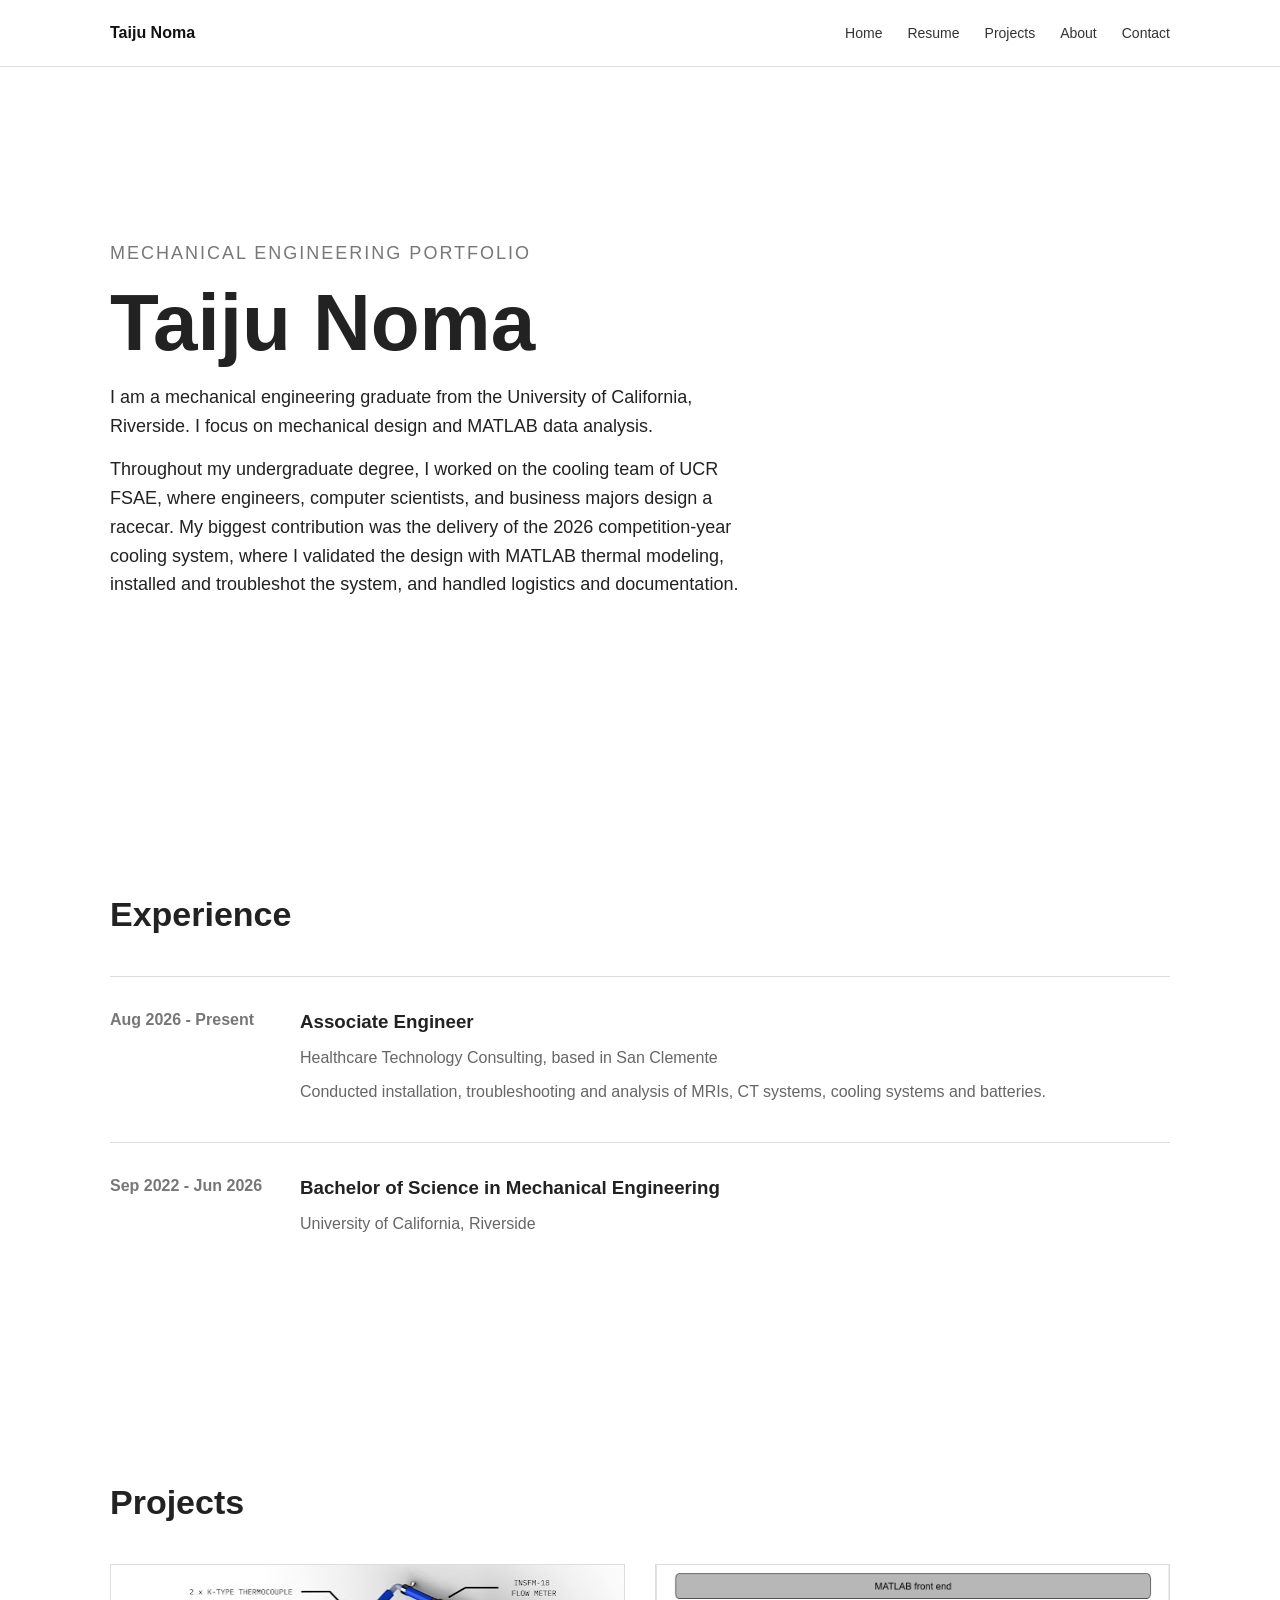
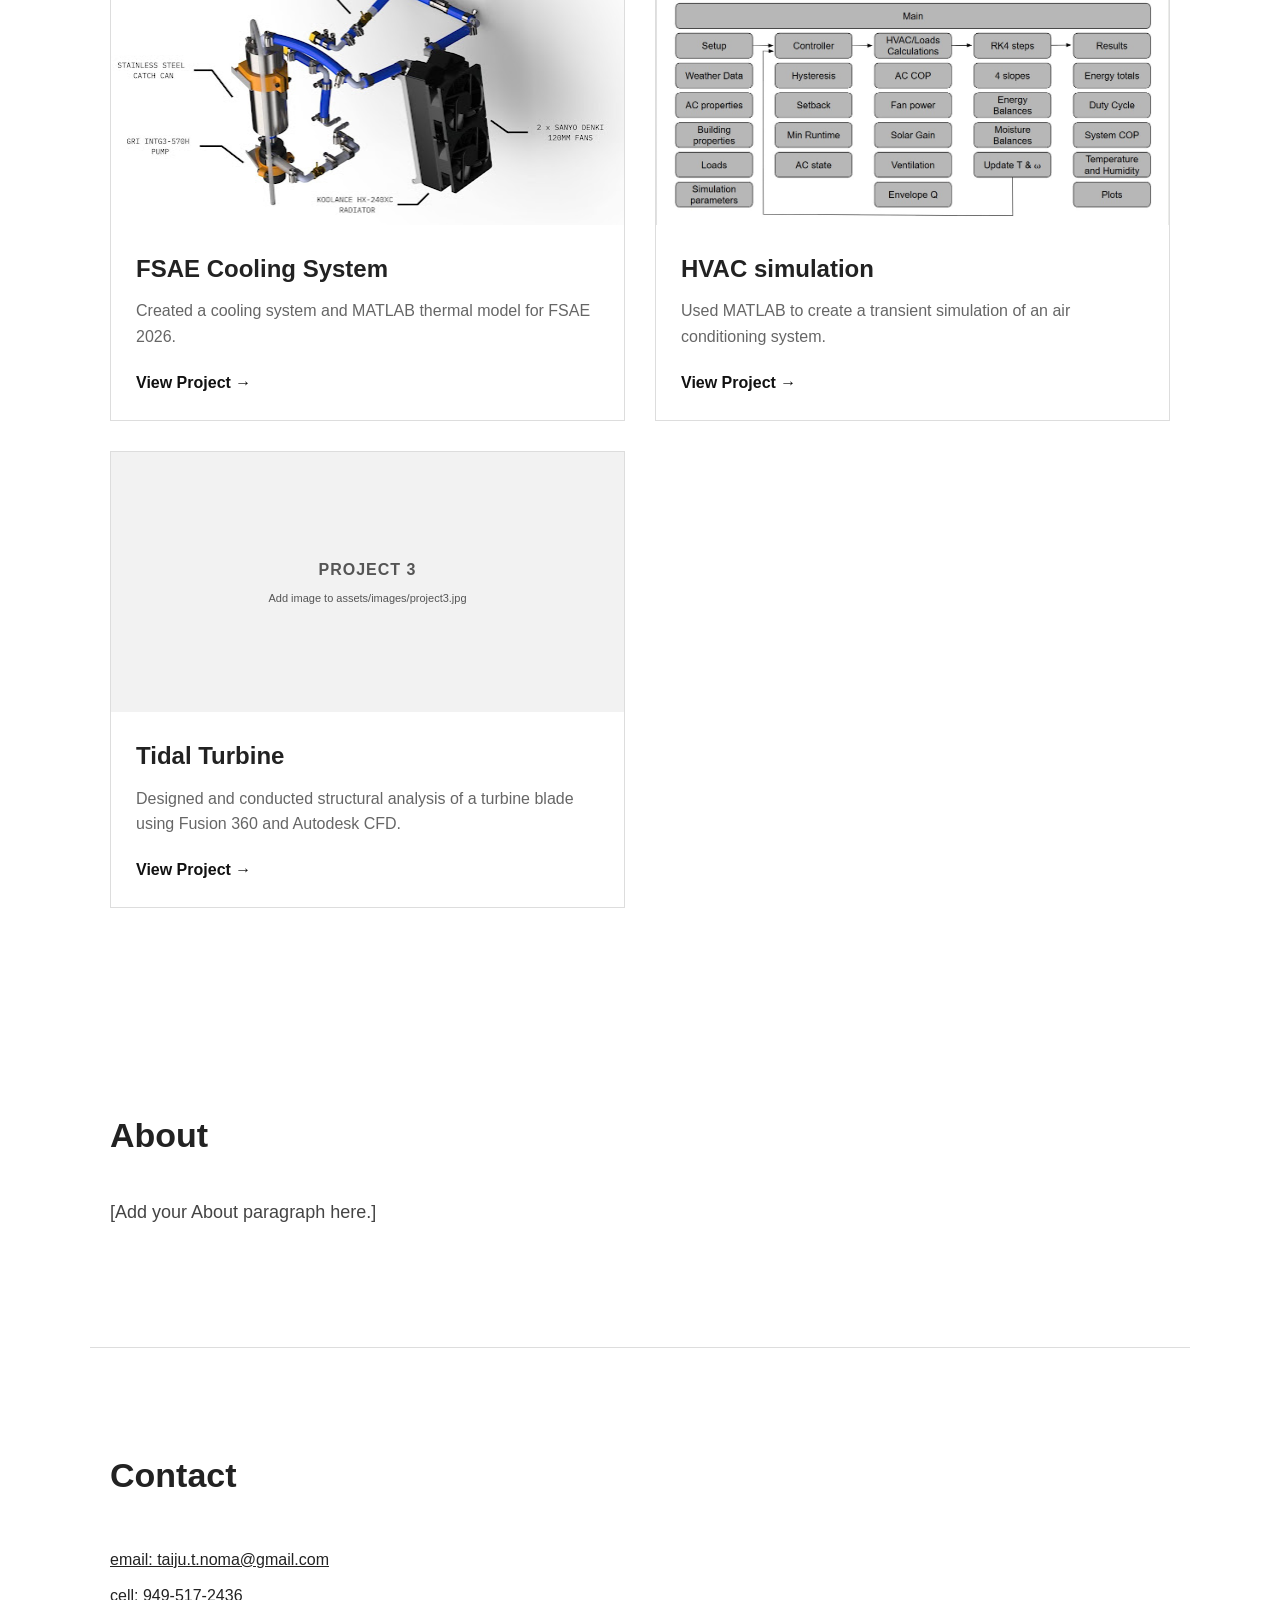
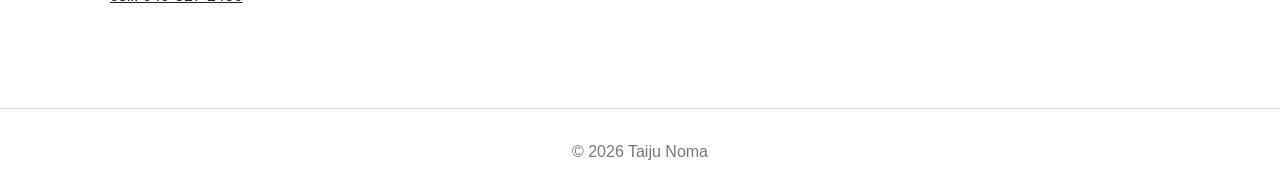
==== index.html @ eba8729d "Add files via upload" ====
<!DOCTYPE html>
<html lang="en">
<head>
<meta charset="UTF-8">
<meta name="viewport" content="width=device-width, initial-scale=1.0">
<title>Taiju Noma | Portfolio</title>
<link rel="stylesheet" href="css/style.css">
</head>
<body>
<header>
<nav>
<a href="#home" class="logo">Taiju Noma</a>
<div class="nav-links">
<a href="#home">Home</a>
<a href="#resume">Resume</a>
<a href="#projects">Projects</a>
<a href="#about">About</a>
<a href="#contact">Contact</a>
</div>
</nav>
</header>

<section id="home" class="home">
<div class="home-content">
<p class="subtitle">MECHANICAL ENGINEERING PORTFOLIO</p>
<h1>Taiju Noma</h1>
<p>I am a mechanical engineering graduate from the University of California, Riverside. I focus on mechanical design and MATLAB data analysis.</p>
<p>Throughout my undergraduate degree, I worked on the cooling team of UCR FSAE, where engineers, computer scientists, and business majors design a racecar. My biggest contribution was the delivery of the 2026 competition-year cooling system, where I validated the design with MATLAB thermal modeling, installed and troubleshot the system, and handled logistics and documentation.</p>
</div>
</section>

<section id="resume" class="experience">
<h2>Experience</h2>
<div class="experience-item">
<div class="date">Aug 2026 - Present</div>
<div>
<h3>Associate Engineer</h3>
<p>Healthcare Technology Consulting, based in San Clemente</p>
<p>Conducted installation, troubleshooting and analysis of MRIs, CT systems, cooling systems and batteries.</p>
</div>
</div>
<div class="experience-item">
<div class="date">Sep 2022 - Jun 2026</div>
<div>
<h3>Bachelor of Science in Mechanical Engineering</h3>
<p>University of California, Riverside</p>
</div>
</div>
</section>

<section id="projects" class="projects">
<h2>Projects</h2>
<div class="project-grid">

<article class="project">
<img src="assets/images/project1.jpg" alt="FSAE cooling system project">
<div class="project-info">
<h3>FSAE Cooling System</h3>
<p>Created a cooling system and MATLAB thermal model for FSAE 2026.</p>
<a href="projects/project-1.html">View Project →</a>
</div>
</article>

<article class="project">
<img src="assets/images/project2.jpg" alt="HVAC transient simulation">
<div class="project-info">
<h3>HVAC simulation</h3>
<p>Used MATLAB to create a transient simulation of an air conditioning system.</p>
<a href="projects/project-2.html">View Project →</a>
</div>
</article>

<article class="project no-image">
<div class="image-placeholder">PROJECT 3<br><span>Add image to assets/images/project3.jpg</span></div>
<div class="project-info">
<h3>Tidal Turbine</h3>
<p>Designed and conducted structural analysis of a turbine blade using Fusion 360 and Autodesk CFD.</p>
<a href="projects/project-3.html">View Project →</a>
</div>
</article>

</div>
</section>

<section id="about" class="about">
<h2>About</h2>
<p>[Add your About paragraph here.]</p>
</section>

<section id="contact" class="contact">
<h2>Contact</h2>
<a href="mailto:taiju.t.noma@gmail.com">email: taiju.t.noma@gmail.com</a>
<br>
<a href="tel:+19495172436">cell: 949-517-2436</a>
</section>

<footer><p>© 2026 Taiju Noma</p></footer>
<script src="js/script.js"></script>
</body>
</html>
---- css/style.css ----
* {
    box-sizing: border-box;
    margin: 0;
    padding: 0;
}

html {
    scroll-behavior: smooth;
}

body {
    font-family: Arial, Helvetica, sans-serif;
    color: #222;
    background: white;
    line-height: 1.6;
}


/* ================================
   NAVIGATION
================================ */

header {
    border-bottom: 1px solid #ddd;
    background: white;
}

nav {
    max-width: 1100px;
    margin: auto;
    padding: 20px;
    display: flex;
    justify-content: space-between;
    align-items: center;
}

.logo {
    font-weight: bold;
    color: #111;
    text-decoration: none;
}

.nav-links {
    display: flex;
    gap: 25px;
}

.nav-links a {
    text-decoration: none;
    color: #333;
    font-size: 14px;
}

.nav-links a:hover {
    color: #777;
}


/* ================================
   SECTIONS
================================ */

section {
    max-width: 1100px;
    margin: auto;
    padding: 100px 20px;
}

section h2 {
    font-size: 34px;
    margin-bottom: 35px;
}


/* ================================
   HOME
================================ */

.home {
    min-height: 80vh;
    display: flex;
    align-items: center;
}

.home-content {
    width: 100%;
    max-width: 750px;
}

.subtitle {
    font-size: 13px;
    color: #777;
    letter-spacing: 2px;
    margin-bottom: 20px;
}

.home h1 {
    font-size: clamp(48px, 8vw, 80px);
    line-height: 1;
    margin-bottom: 20px;
}

.home h2 {
    font-size: 28px;
    font-weight: normal;
    color: #555;
}

.home p {
    max-width: 650px;
    font-size: 18px;
    margin-bottom: 15px;
}


/* ================================
   STRENGTHS
================================ */

.strengths {
    display: grid;
    grid-template-columns: 1fr 1fr;
    gap: 100px;
    border-top: 1px solid #ddd;
    border-bottom: 1px solid #ddd;
}

.strength-column ul {
    list-style: none;
}

.strength-column li {
    padding: 8px 0;
    border-bottom: 1px solid #eee;
}


/* ================================
   EXPERIENCE
================================ */

.experience {
    max-width: 1100px;
}

.experience-item {
    display: grid;
    grid-template-columns: 160px 1fr;
    gap: 30px;
    padding: 30px 0;
    border-top: 1px solid #ddd;
}

.date {
    color: #777;
    font-weight: bold;
}

.experience-item h3 {
    margin-bottom: 8px;
}

.experience-item p {
    color: #666;
    margin-bottom: 8px;
}


/* ================================
   PROJECTS
================================ */

.project-grid {
    display: grid;
    grid-template-columns: repeat(2, 1fr);
    gap: 30px;
}

.project {
    border: 1px solid #ddd;
    background: white;
    transition: 0.2s;
}

.project:hover {
    transform: translateY(-4px);
    box-shadow: 0 15px 35px rgba(0, 0, 0, 0.08);
}

.project img {
    width: 100%;
    height: 260px;
    object-fit: cover;
    display: block;
}

.project-info {
    padding: 25px;
}

.project-type {
    font-size: 12px;
    color: #777;
    letter-spacing: 2px;
    margin-bottom: 10px;
}

.project-info h3 {
    font-size: 24px;
    margin-bottom: 10px;
}

.project-info p {
    color: #666;
    margin-bottom: 20px;
}

.project-info a {
    color: #111;
    font-weight: bold;
    text-decoration: none;
}

.project-info a:hover {
    text-decoration: underline;
}


/* ================================
   ABOUT
================================ */

.about {
    max-width: 1100px;
}

.about p {
    max-width: 750px;
    font-size: 18px;
    color: #444;
    margin-bottom: 20px;
}


/* ================================
   CONTACT
================================ */

.contact {
    border-top: 1px solid #ddd;
}

.contact a {
    display: inline-block;
    margin-top: 10px;
    color: #222;
}


/* ================================
   FOOTER
================================ */

footer {
    border-top: 1px solid #ddd;
    padding: 30px;
    text-align: center;
    color: #777;
}


/* ================================
   MOBILE
================================ */

@media (max-width: 700px) {

    nav {
        flex-direction: column;
        gap: 15px;
    }

    .nav-links {
        flex-wrap: wrap;
        justify-content: center;
        gap: 15px;
    }

    section {
        padding: 70px 20px;
    }

    .strengths {
        grid-template-columns: 1fr;
        gap: 50px;
    }

    .project-grid {
        grid-template-columns: 1fr;
    }

    .experience-item {
        grid-template-columns: 1fr;
        gap: 5px;
    }

    .home h1 {
        font-size: clamp(42px, 12vw, 65px);
    }

    .home h2 {
        font-size: 24px;
    }

    .home p {
        font-size: 16px;
    }
}
/* Image placeholders for projects that do not have an image yet */
.image-placeholder {
    width: 100%;
    height: 260px;
    display: flex;
    flex-direction: column;
    align-items: center;
    justify-content: center;
    background: #f2f2f2;
    color: #555;
    font-weight: bold;
    text-align: center;
    letter-spacing: 1px;
}
.image-placeholder span {
    margin-top: 8px;
    font-size: 11px;
    font-weight: normal;
    letter-spacing: 0;
}


/* ================================
   PROJECT PAGE
================================ */

.project-page {
    max-width: 1100px;
    margin: auto;
    padding: 80px 20px 100px;
}

.back-link {
    display: inline-block;
    margin-bottom: 45px;
    color: #555;
    text-decoration: none;
    font-size: 14px;
}

.back-link:hover {
    color: #111;
    text-decoration: underline;
}

.project-hero {
    border-bottom: 1px solid #ddd;
    padding-bottom: 55px;
    margin-bottom: 65px;
}

.project-label {
    font-size: 12px;
    color: #777;
    letter-spacing: 2px;
    margin-bottom: 15px;
    text-transform: uppercase;
}

.project-hero h1 {
    font-size: clamp(42px, 7vw, 72px);
    line-height: 1.05;
    margin-bottom: 25px;
}

.project-summary {
    max-width: 750px;
    font-size: 20px;
    color: #555;
}

.project-hero-image {
    width: 100%;
    height: 500px;
    margin-top: 45px;
    background: #f2f2f2;
    border: 1px solid #ddd;
    display: flex;
    align-items: center;
    justify-content: center;
    text-align: center;
    color: #555;
    font-weight: bold;
}

.project-hero-image img {
    width: 100%;
    height: 100%;
    object-fit: cover;
}

.project-section {
    margin-bottom: 75px;
}

.project-section h2 {
    font-size: 30px;
    margin-bottom: 25px;
}

.project-section p {
    max-width: 800px;
    font-size: 17px;
    color: #444;
    margin-bottom: 18px;
}

.project-section ul {
    max-width: 800px;
    padding-left: 22px;
    color: #444;
}

.project-section li {
    margin-bottom: 10px;
}

.project-two-column {
    display: grid;
    grid-template-columns: 1fr 1fr;
    gap: 30px;
}

.project-placeholder {
    min-height: 280px;
    background: #f2f2f2;
    border: 1px solid #ddd;
    padding: 30px;
    display: flex;
    align-items: center;
    justify-content: center;
    text-align: center;
    color: #555;
    font-weight: bold;
}

.project-placeholder span {
    display: block;
    margin-top: 8px;
    font-size: 12px;
    font-weight: normal;
    color: #777;
}

.project-image-grid {
    display: grid;
    grid-template-columns: repeat(2, 1fr);
    gap: 25px;
}

.project-image-grid .project-placeholder {
    min-height: 250px;
}

.project-meta {
    display: grid;
    grid-template-columns: repeat(3, 1fr);
    border-top: 1px solid #ddd;
    border-bottom: 1px solid #ddd;
    margin-bottom: 70px;
}

.project-meta-item {
    padding: 25px 20px;
    border-right: 1px solid #ddd;
}

.project-meta-item:last-child {
    border-right: none;
}

.project-meta-label {
    display: block;
    font-size: 11px;
    color: #777;
    letter-spacing: 1.5px;
    text-transform: uppercase;
    margin-bottom: 7px;
}

.project-meta-value {
    font-weight: bold;
}

.project-nav {
    display: flex;
    justify-content: space-between;
    gap: 20px;
    border-top: 1px solid #ddd;
    padding-top: 30px;
}

.project-nav a {
    color: #111;
    text-decoration: none;
    font-weight: bold;
}

.project-nav a:hover {
    text-decoration: underline;
}

@media (max-width: 700px) {
    .project-page {
        padding: 55px 20px 70px;
    }

    .project-hero-image {
        height: 300px;
    }

    .project-two-column,
    .project-image-grid,
    .project-meta {
        grid-template-columns: 1fr;
    }

    .project-meta-item {
        border-right: none;
        border-bottom: 1px solid #ddd;
    }

    .project-meta-item:last-child {
        border-bottom: none;
    }

    .project-nav {
        flex-direction: column;
    }
}

/* Inline project figures */
.project-figure {
    margin: 2.5rem 0;
    padding: 0;
}

.project-figure img {
    width: 70%;
    height: auto;
    display: block;
    border-radius: 8px;
}

.project-figure figcaption {
    margin-top: 0.75rem;
    display: flex;
    flex-direction: column;
    gap: 0.25rem;
    line-height: 1.5;
}

.project-figure figcaption strong {
    font-size: 0.95rem;
    font-weight: 700;
}

.project-figure figcaption span {
    font-size: 0.9rem;
    opacity: 0.8;
}

.project-hero-figure {
    margin-top: 2rem;
}
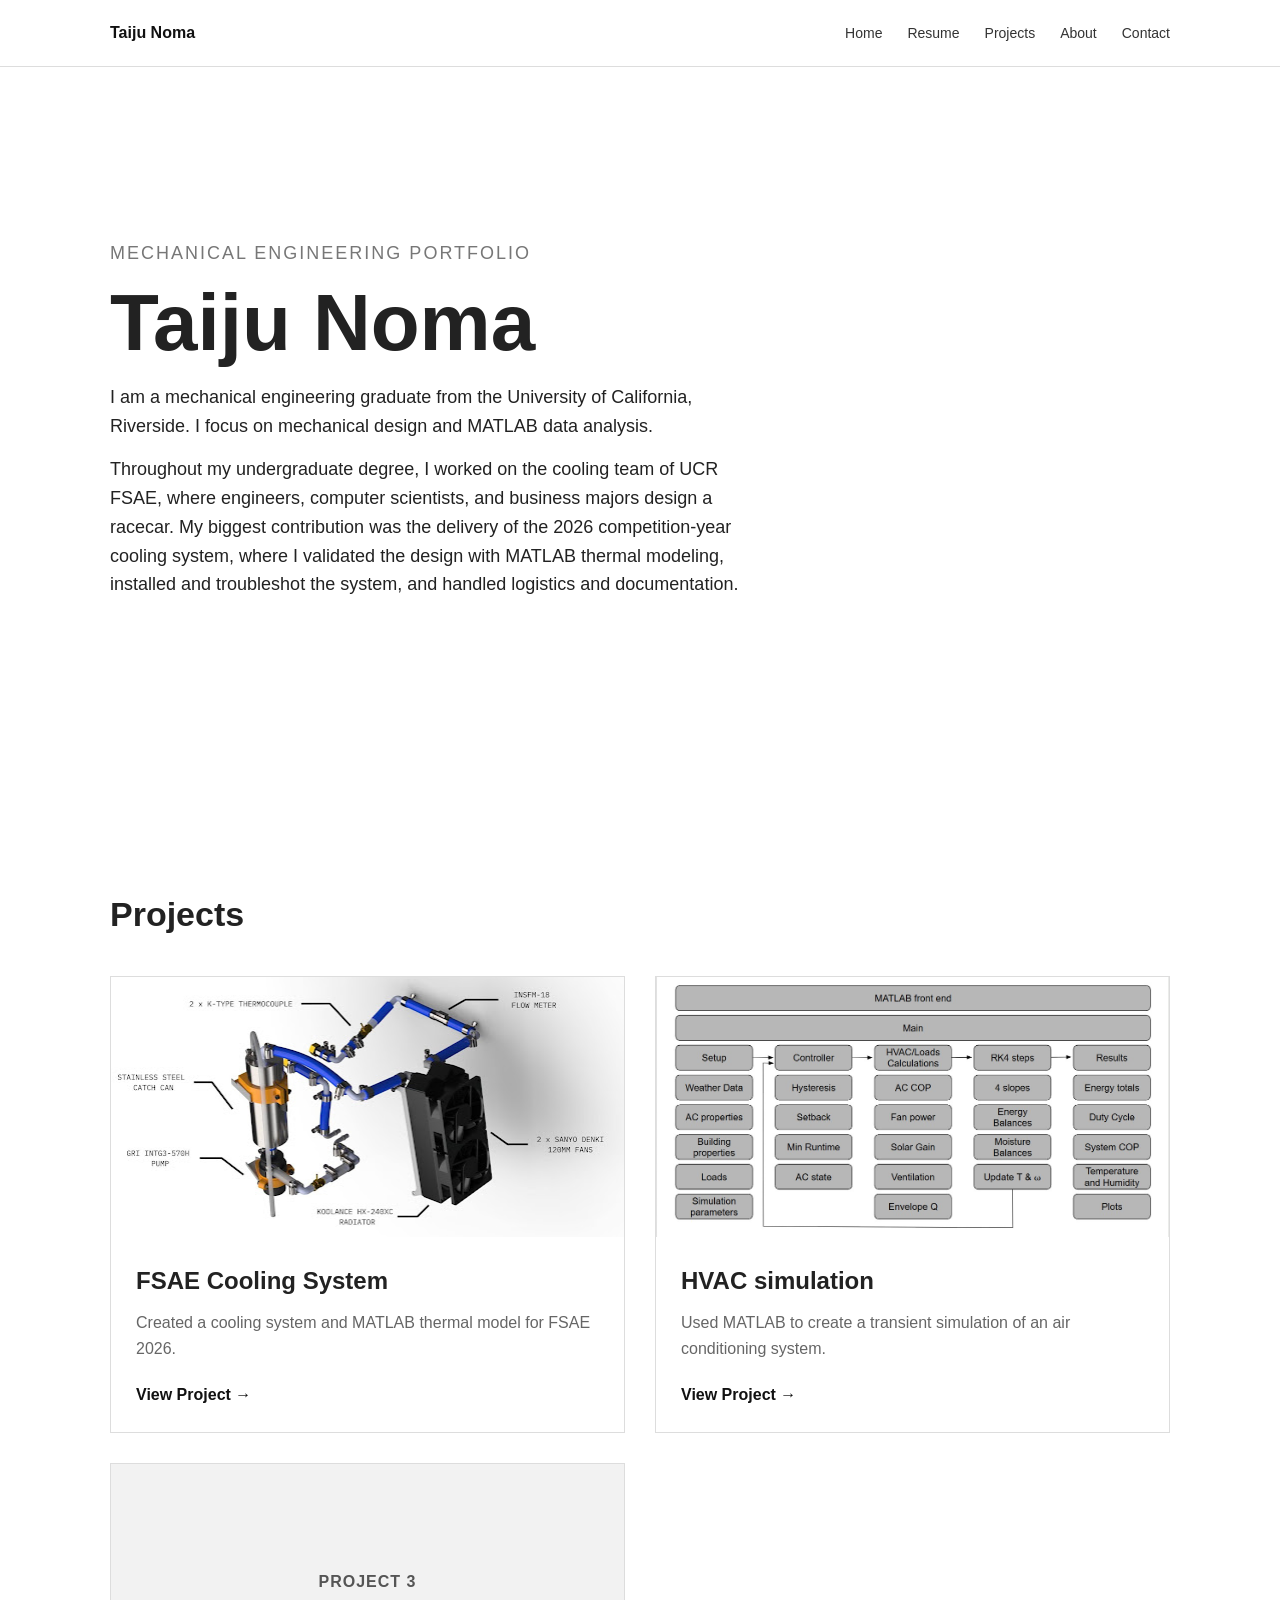
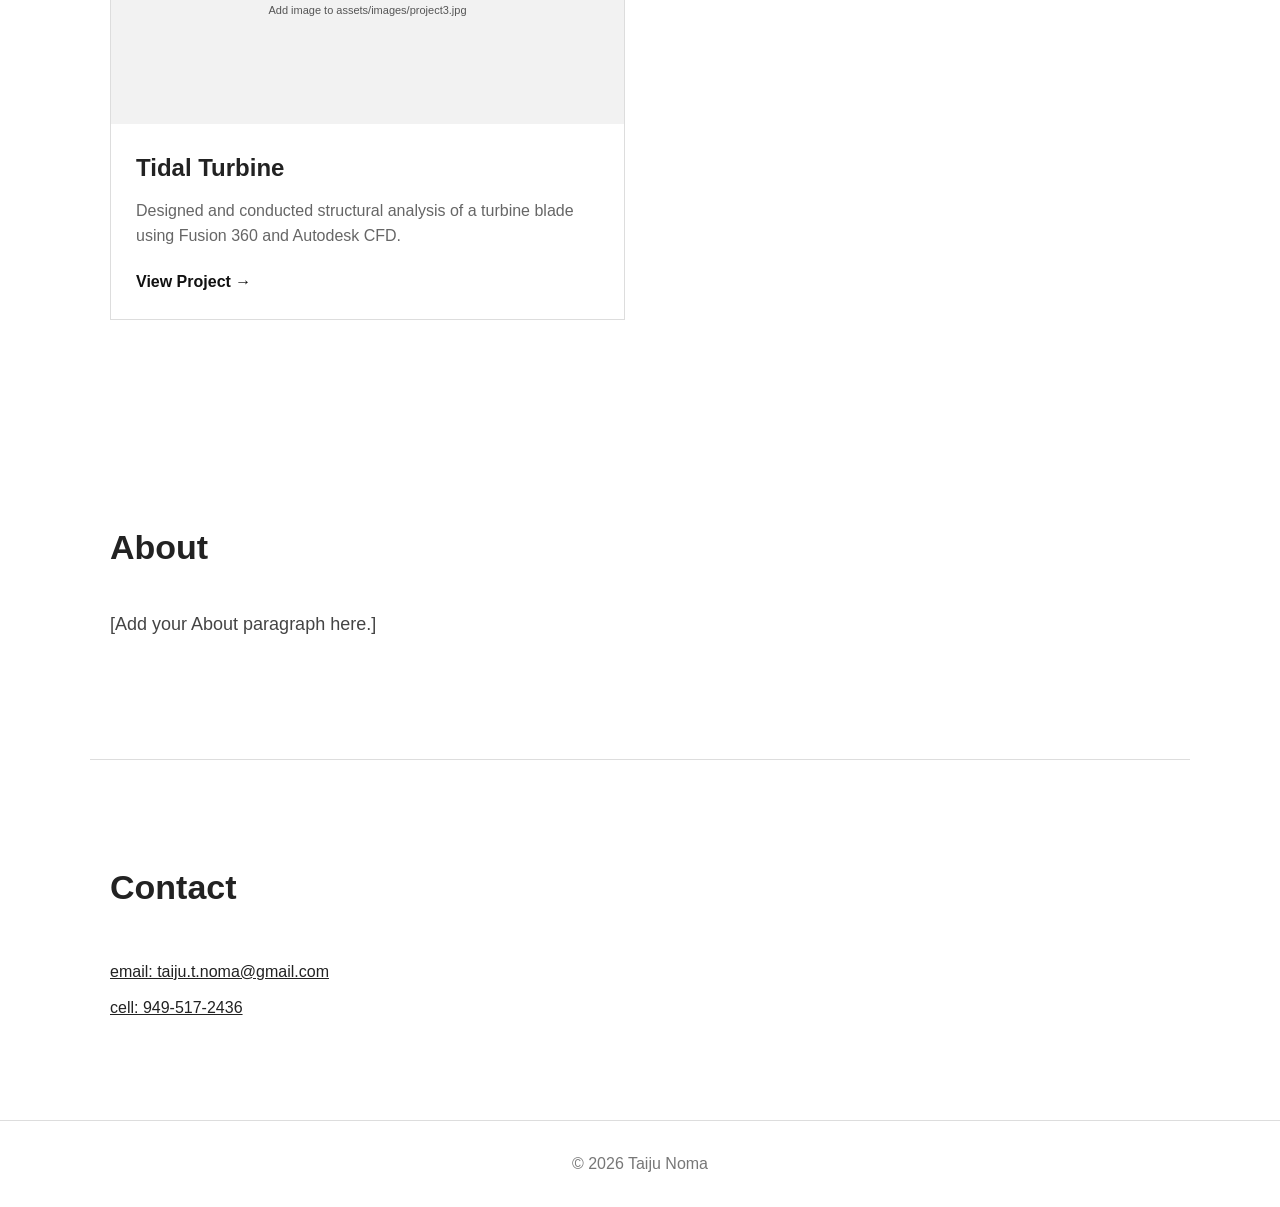
==== commit 1cc811ff: "Update index.html" ====
--- a/index.html
+++ b/index.html
@@ -26,25 +26,6 @@
 <h1>Taiju Noma</h1>
 <p>I am a mechanical engineering graduate from the University of California, Riverside. I focus on mechanical design and MATLAB data analysis.</p>
 <p>Throughout my undergraduate degree, I worked on the cooling team of UCR FSAE, where engineers, computer scientists, and business majors design a racecar. My biggest contribution was the delivery of the 2026 competition-year cooling system, where I validated the design with MATLAB thermal modeling, installed and troubleshot the system, and handled logistics and documentation.</p>
-</div>
-</section>
-
-<section id="resume" class="experience">
-<h2>Experience</h2>
-<div class="experience-item">
-<div class="date">Aug 2026 - Present</div>
-<div>
-<h3>Associate Engineer</h3>
-<p>Healthcare Technology Consulting, based in San Clemente</p>
-<p>Conducted installation, troubleshooting and analysis of MRIs, CT systems, cooling systems and batteries.</p>
-</div>
-</div>
-<div class="experience-item">
-<div class="date">Sep 2022 - Jun 2026</div>
-<div>
-<h3>Bachelor of Science in Mechanical Engineering</h3>
-<p>University of California, Riverside</p>
-</div>
 </div>
 </section>
 
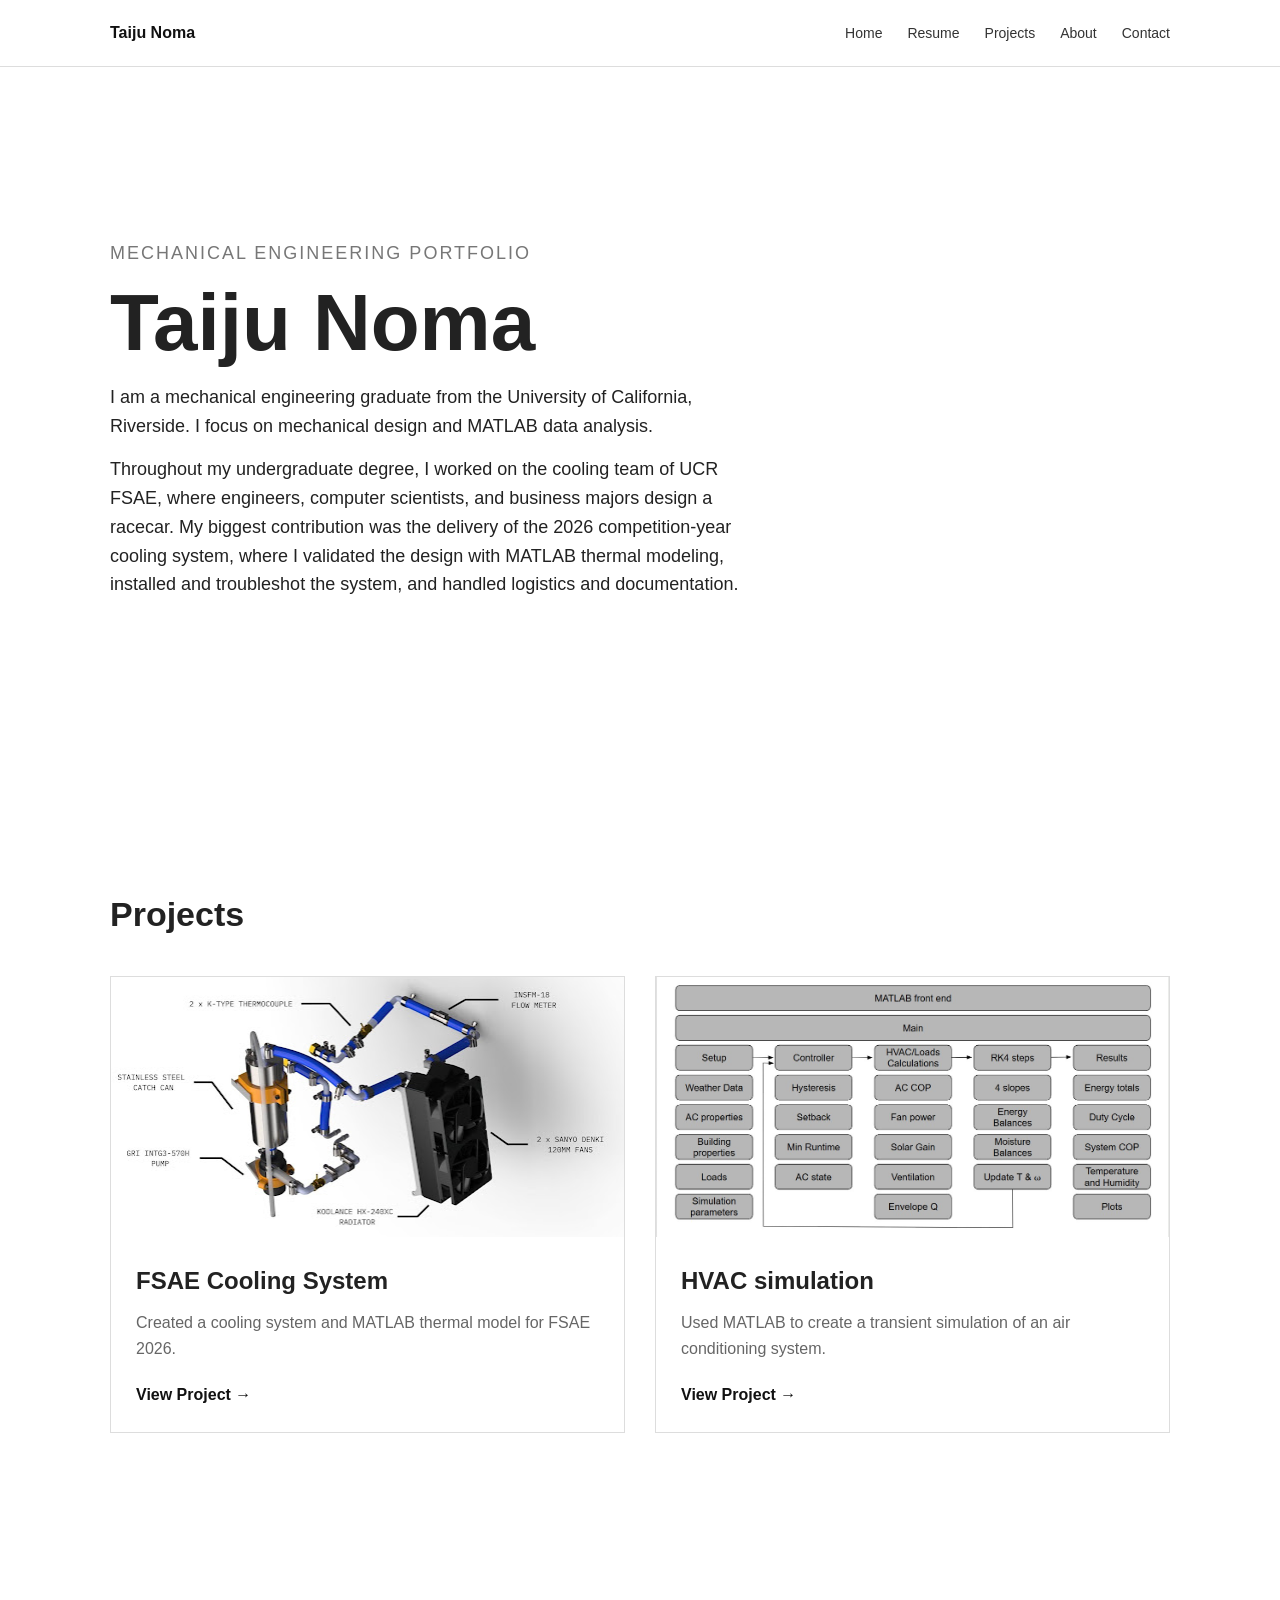
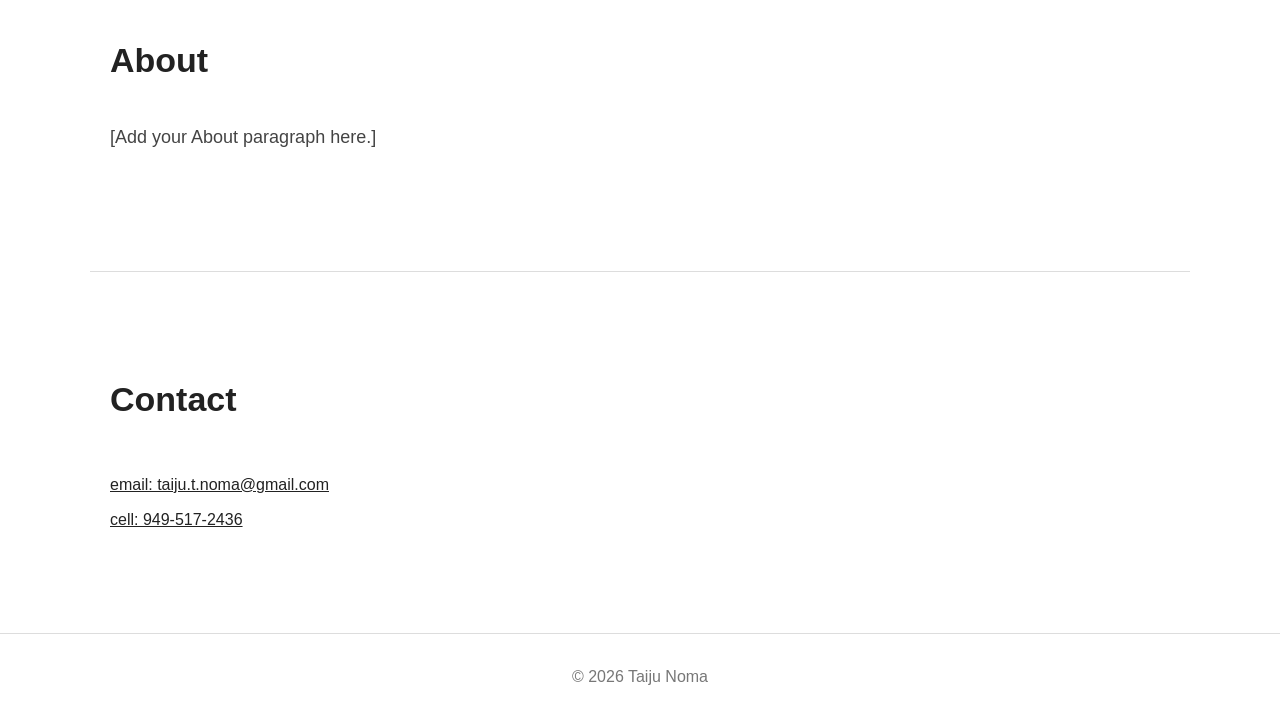
==== commit 3cc5cdfe: "Update index.html" ====
--- a/index.html
+++ b/index.html
@@ -51,14 +51,6 @@
 </div>
 </article>
 
-<article class="project no-image">
-<div class="image-placeholder">PROJECT 3<br><span>Add image to assets/images/project3.jpg</span></div>
-<div class="project-info">
-<h3>Tidal Turbine</h3>
-<p>Designed and conducted structural analysis of a turbine blade using Fusion 360 and Autodesk CFD.</p>
-<a href="projects/project-3.html">View Project →</a>
-</div>
-</article>
 
 </div>
 </section>
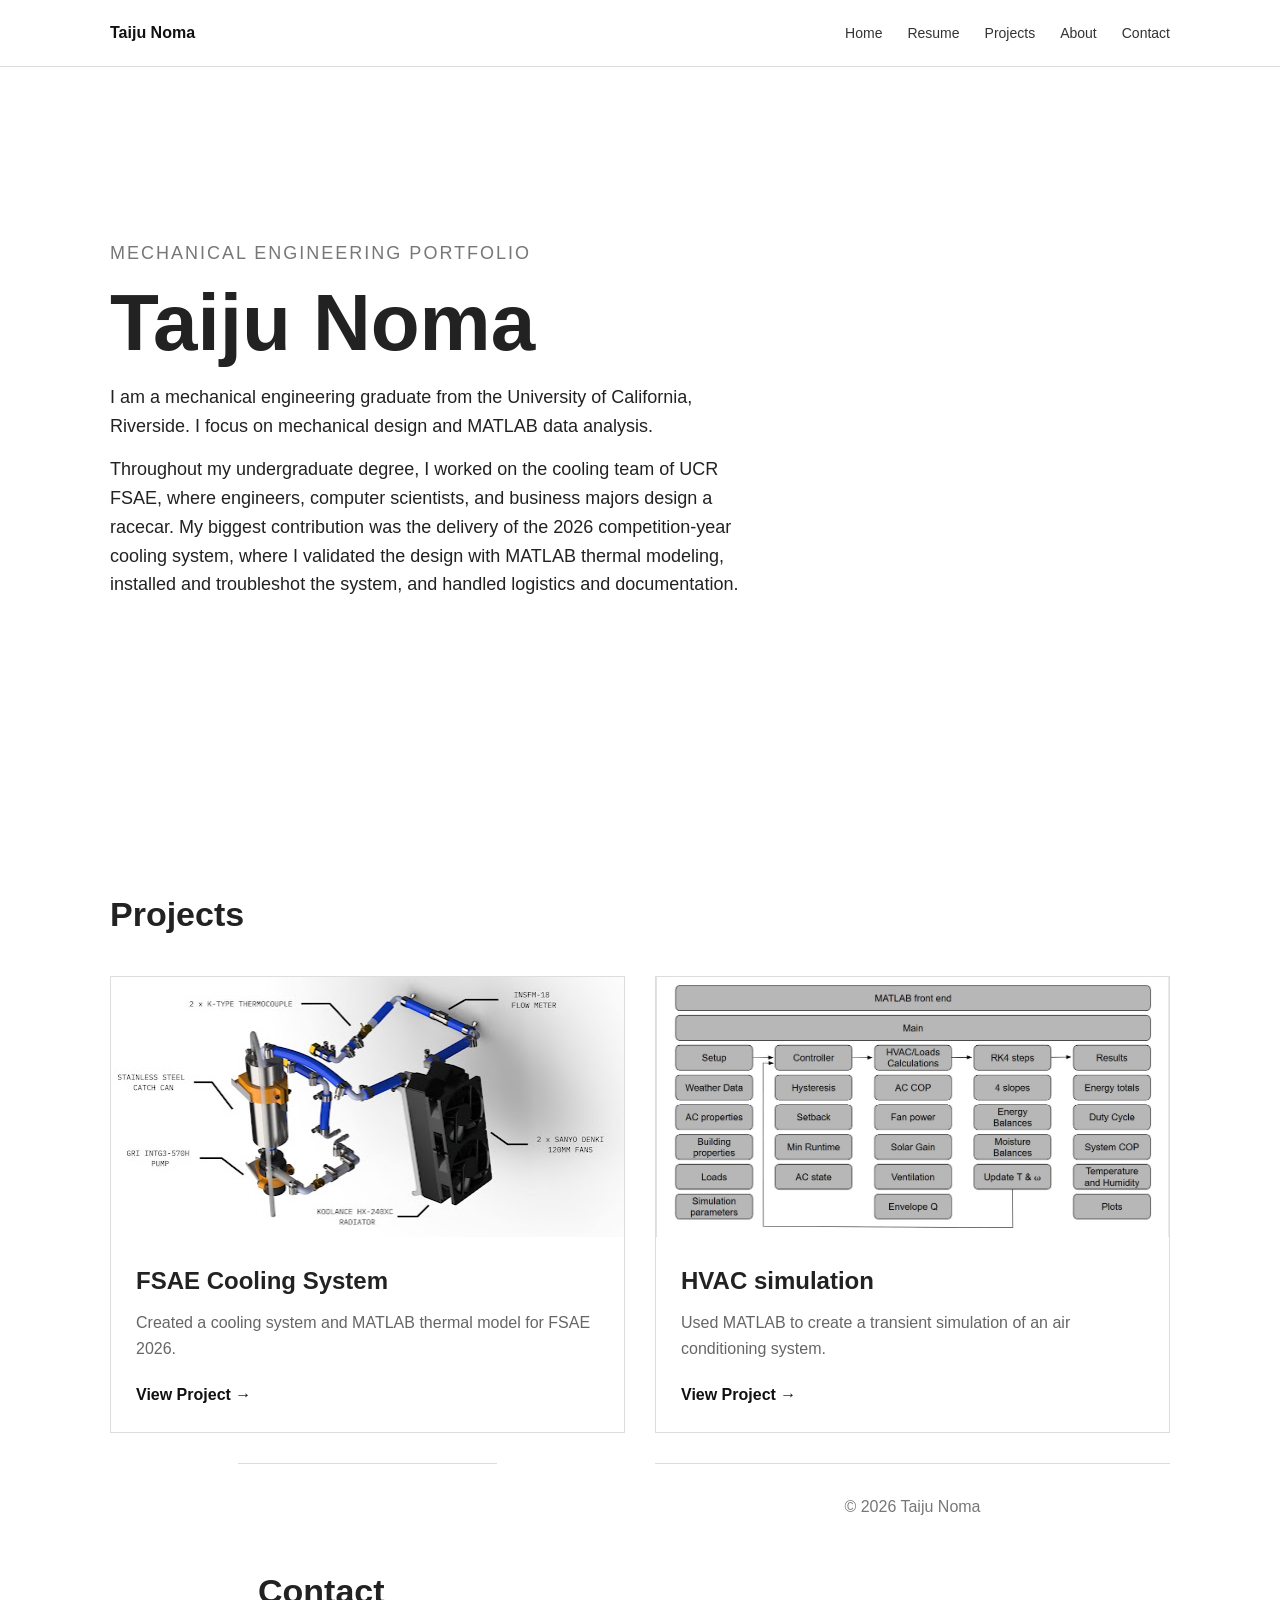
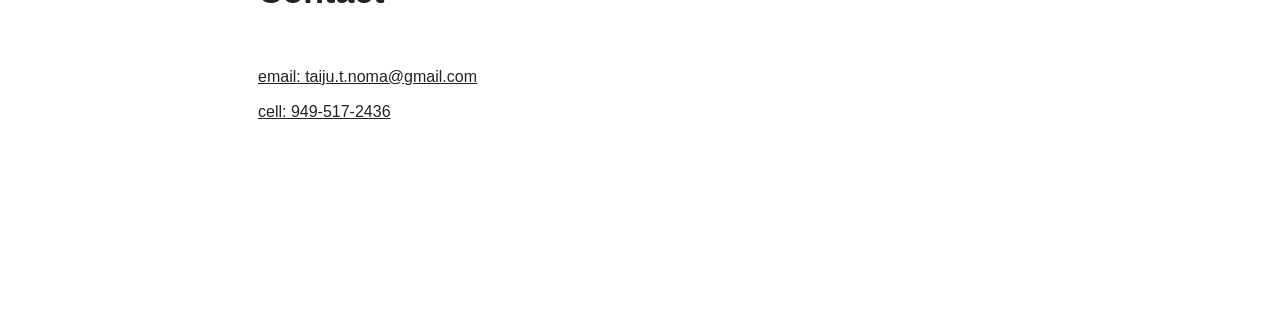
==== commit 6d7af482: "Update index.html" ====
--- a/index.html
+++ b/index.html
@@ -52,13 +52,6 @@
 </article>
 
 
-</div>
-</section>
-
-<section id="about" class="about">
-<h2>About</h2>
-<p>[Add your About paragraph here.]</p>
-</section>
 
 <section id="contact" class="contact">
 <h2>Contact</h2>
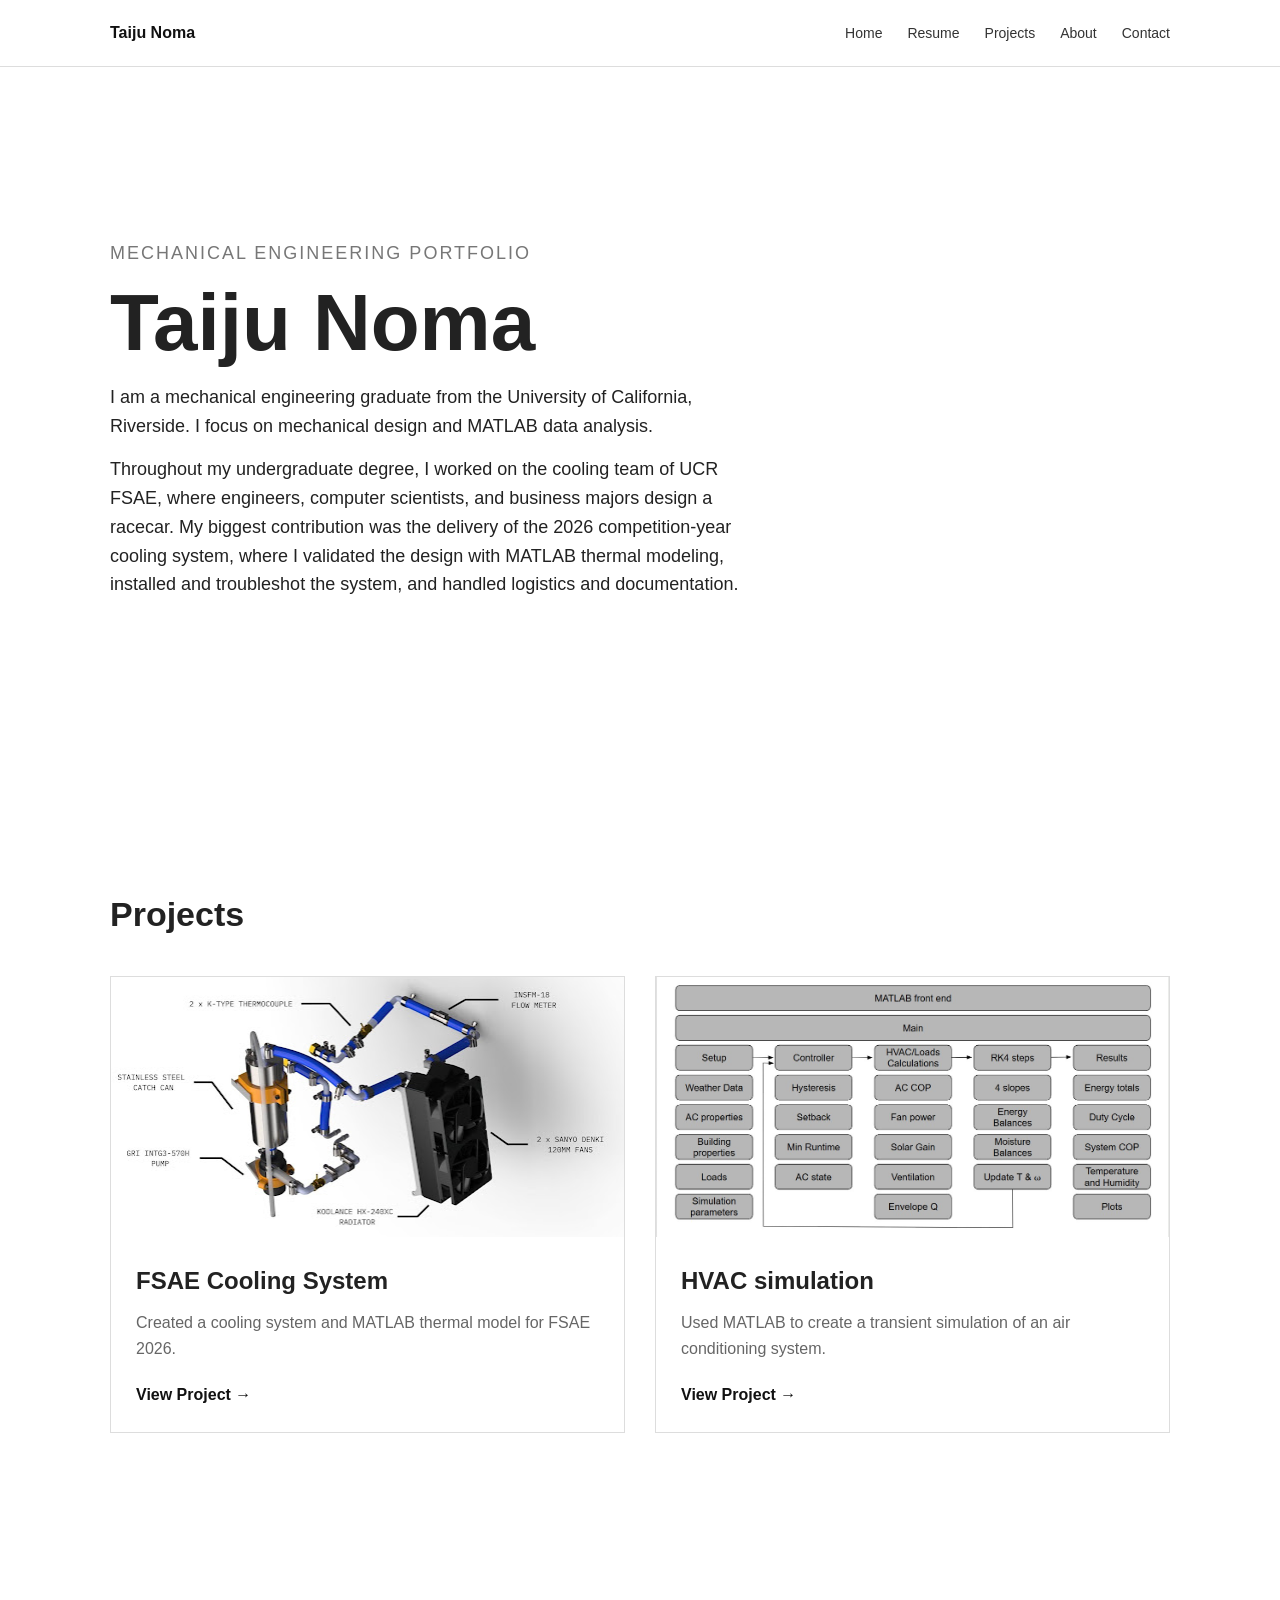
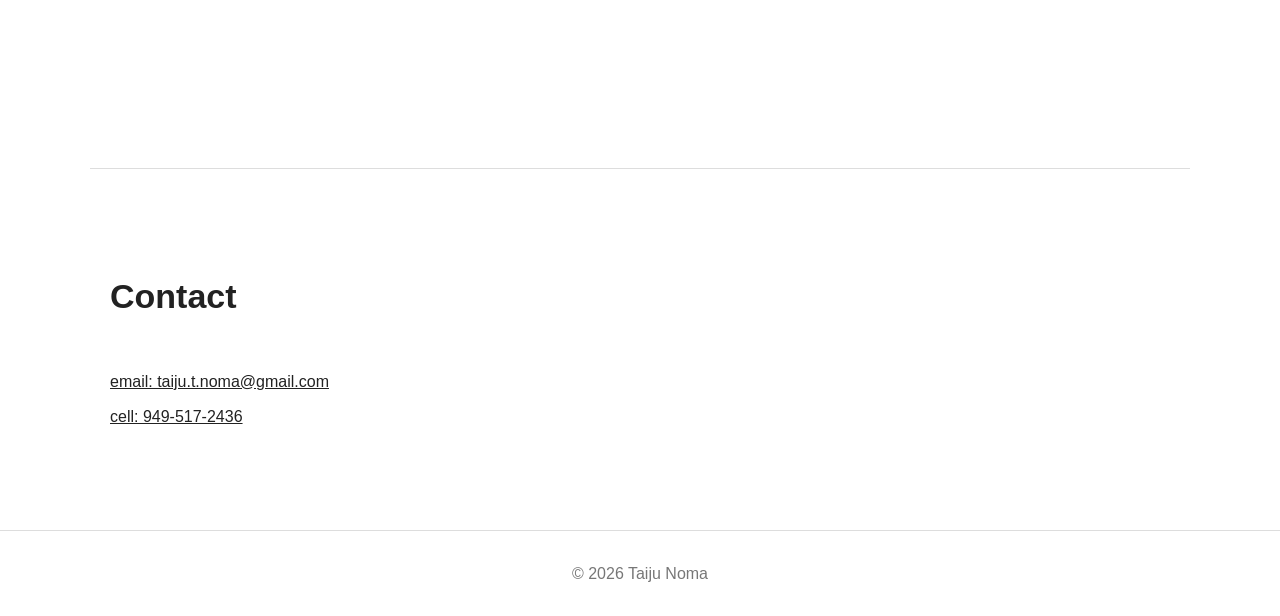
==== commit 6b2c1f0f: "Update index.html" ====
--- a/index.html
+++ b/index.html
@@ -52,6 +52,12 @@
 </article>
 
 
+</div>
+</section>
+
+<section id="about" class="about">
+<h2></h2>
+</section>
 
 <section id="contact" class="contact">
 <h2>Contact</h2>
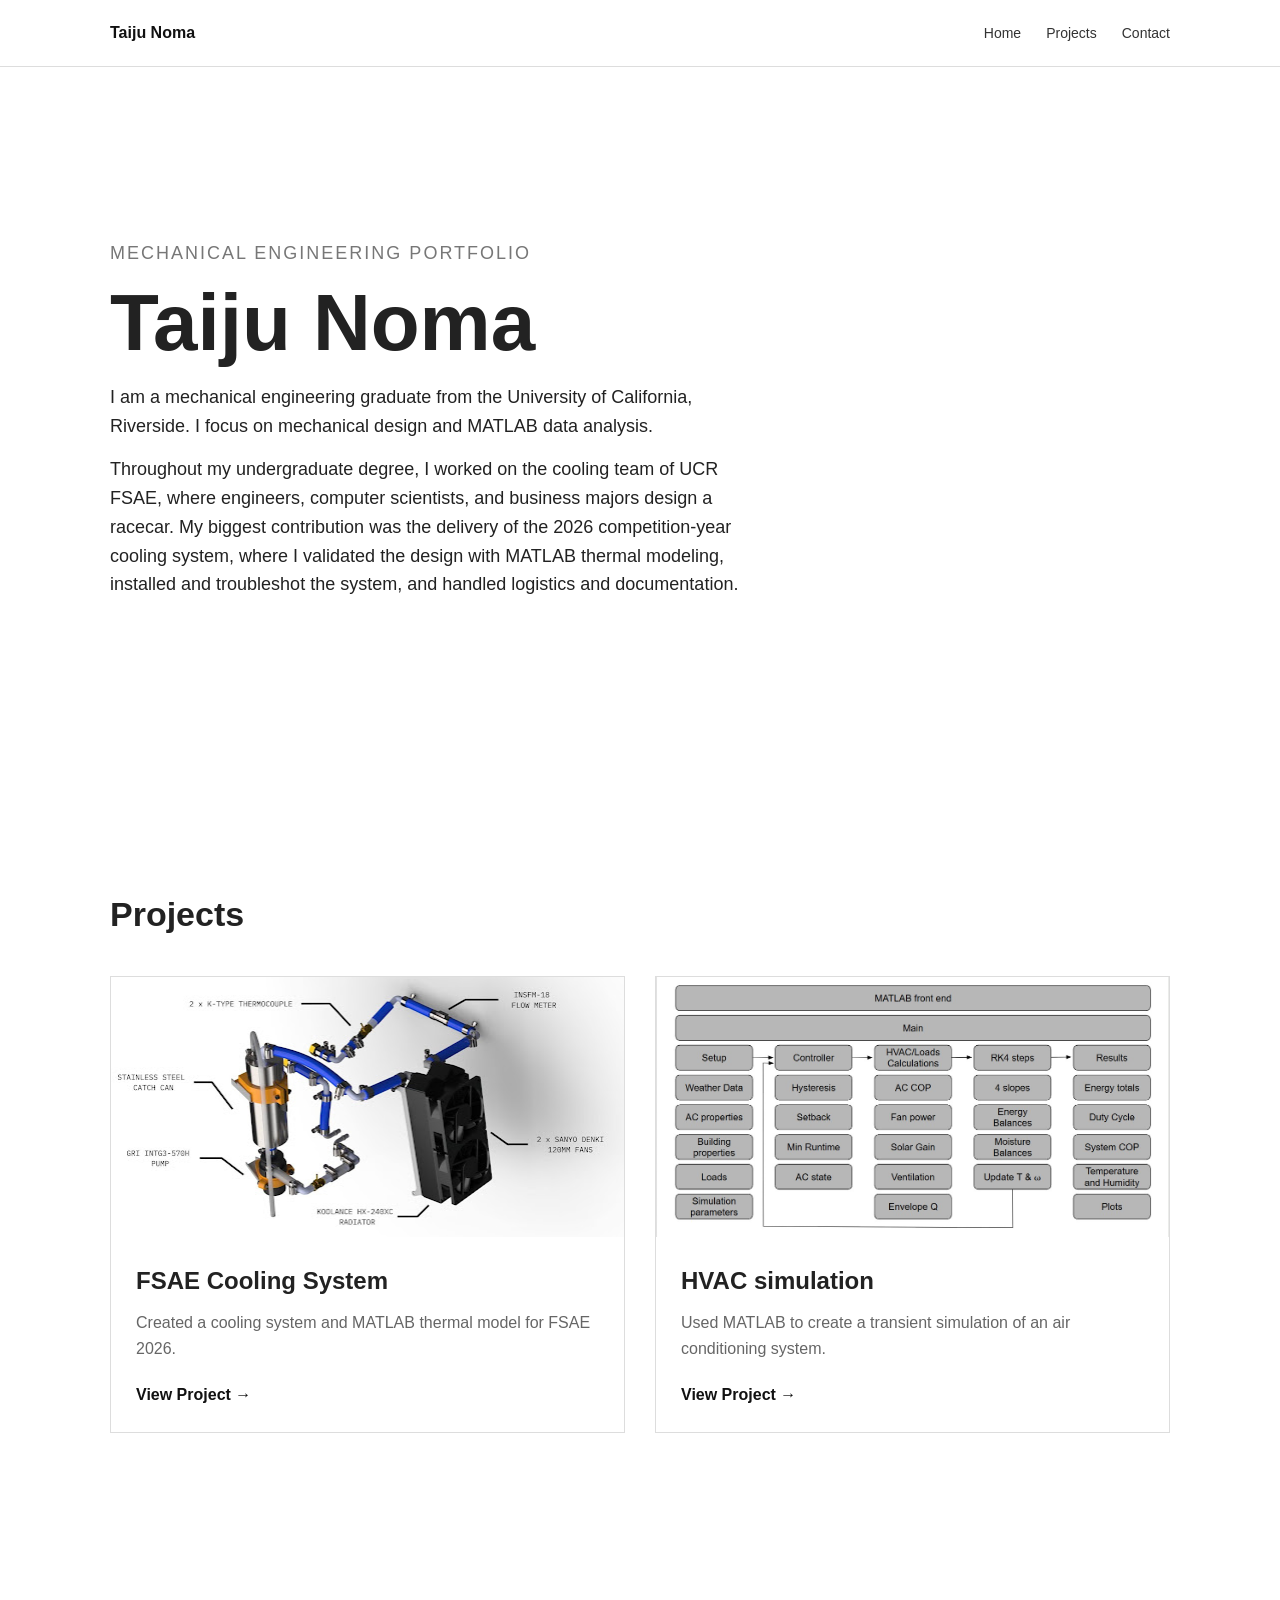
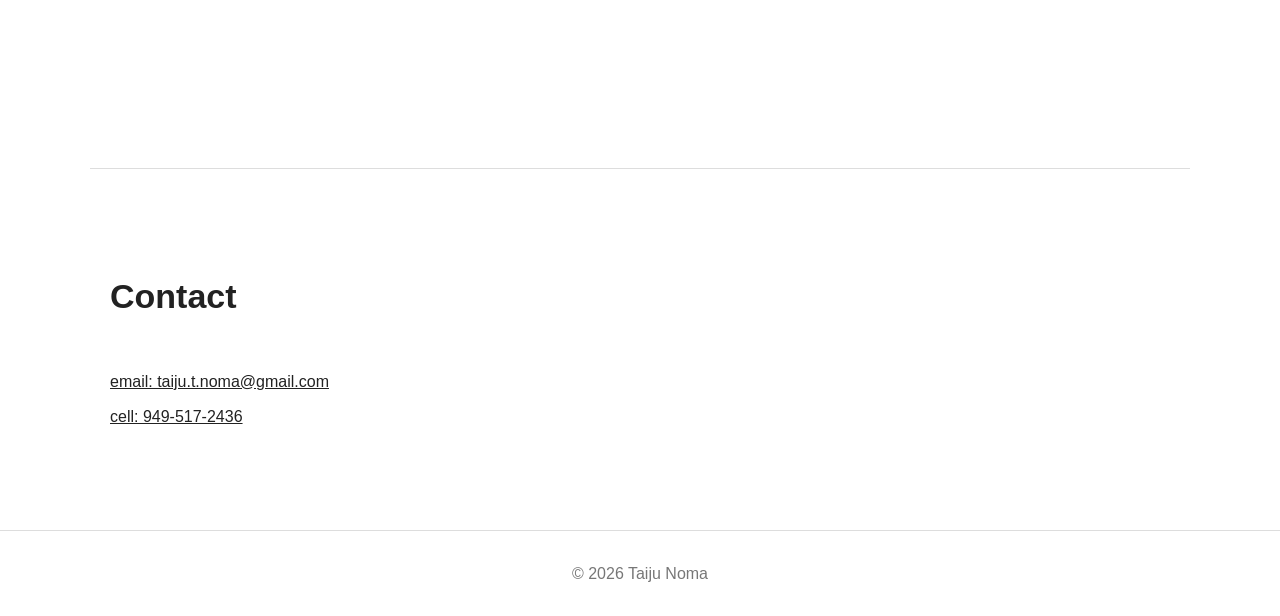
==== commit 72934f48: "Update index.html" ====
--- a/index.html
+++ b/index.html
@@ -12,9 +12,7 @@
 <a href="#home" class="logo">Taiju Noma</a>
 <div class="nav-links">
 <a href="#home">Home</a>
-<a href="#resume">Resume</a>
 <a href="#projects">Projects</a>
-<a href="#about">About</a>
 <a href="#contact">Contact</a>
 </div>
 </nav>
